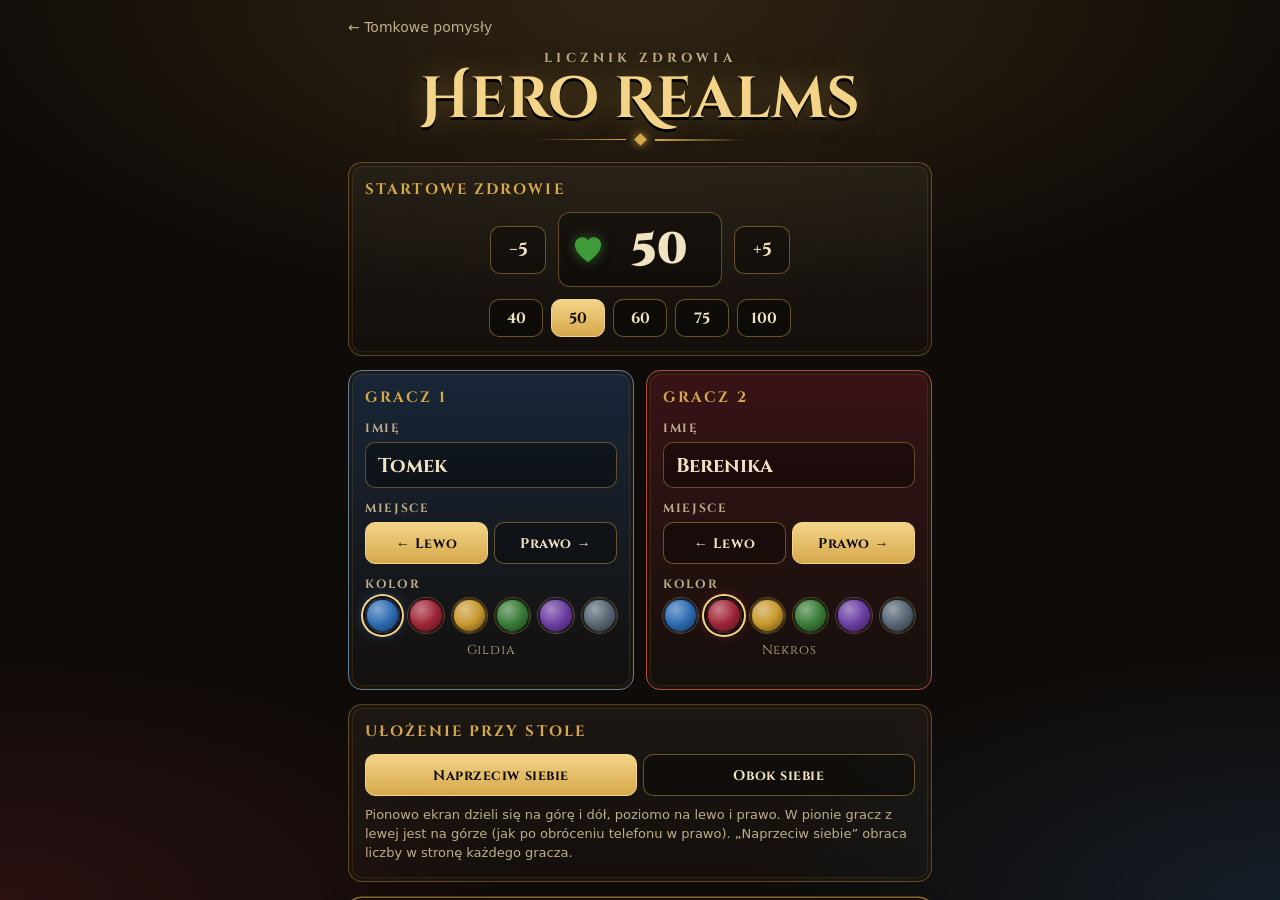
==== hero-life/index.html @ 56724343 "Dodaj licznik zdrowia Hero Realms (hero-life) Licznik punktów życia dla dwóch graczy w stylu Authori" ====
<!doctype html>
<html lang="pl">
<head>
  <meta charset="utf-8">
  <meta name="viewport" content="width=device-width, initial-scale=1, viewport-fit=cover, user-scalable=no">
  <meta name="theme-color" content="#0f0b08">
  <meta name="apple-mobile-web-app-capable" content="yes">
  <meta name="mobile-web-app-capable" content="yes">
  <title>Licznik zdrowia — Hero Realms</title>
  <link rel="preconnect" href="https://fonts.googleapis.com">
  <link rel="preconnect" href="https://fonts.gstatic.com" crossorigin>
  <link rel="stylesheet" href="https://fonts.googleapis.com/css2?family=Cinzel:wght@500;700;900&family=Cinzel+Decorative:wght@700&display=swap">
  <link rel="stylesheet" href="styles.css">
</head>
<body>
  <!-- Ekran pojedynku: dwie połówki, układ zależy od orientacji ekranu -->
  <div id="game" class="game facing" hidden>
    <section class="half" data-slot="0"></section>
    <section class="half" data-slot="1"></section>

    <nav class="bar" aria-label="Sterowanie pojedynkiem">
      <button id="undoBtn" class="round" title="Cofnij ostatnią zmianę" aria-label="Cofnij">
        <svg viewBox="0 0 24 24" aria-hidden="true"><path d="M9 14 4 9l5-5"/><path d="M4 9h10.5a5.5 5.5 0 0 1 0 11H11"/></svg>
      </button>
      <button id="setupBtn" class="round big" title="Nowy pojedynek / ustawienia" aria-label="Ustawienia">
        <svg viewBox="0 0 24 24" aria-hidden="true"><circle cx="12" cy="12" r="3"/><path d="M19.4 15a1.65 1.65 0 0 0 .33 1.82l.06.06a2 2 0 1 1-2.83 2.83l-.06-.06a1.65 1.65 0 0 0-1.82-.33 1.65 1.65 0 0 0-1 1.51V21a2 2 0 0 1-4 0v-.09A1.65 1.65 0 0 0 9 19.4a1.65 1.65 0 0 0-1.82.33l-.06.06a2 2 0 1 1-2.83-2.83l.06-.06A1.65 1.65 0 0 0 4.6 15a1.65 1.65 0 0 0-1.51-1H3a2 2 0 0 1 0-4h.09A1.65 1.65 0 0 0 4.6 9a1.65 1.65 0 0 0-.33-1.82l-.06-.06a2 2 0 1 1 2.83-2.83l.06.06A1.65 1.65 0 0 0 9 4.6a1.65 1.65 0 0 0 1-1.51V3a2 2 0 0 1 4 0v.09a1.65 1.65 0 0 0 1 1.51 1.65 1.65 0 0 0 1.82-.33l.06-.06a2 2 0 1 1 2.83 2.83l-.06.06A1.65 1.65 0 0 0 19.4 9a1.65 1.65 0 0 0 1.51 1H21a2 2 0 0 1 0 4h-.09a1.65 1.65 0 0 0-1.51 1z"/></svg>
      </button>
      <button id="resetBtn" class="round" title="Zacznij od nowa (dotknij dwa razy)" aria-label="Zacznij od nowa">
        <svg viewBox="0 0 24 24" aria-hidden="true"><path d="M3 12a9 9 0 1 0 3-6.7L3 8"/><path d="M3 3v5h5"/></svg>
      </button>
    </nav>
  </div>

  <!-- Ustawienia przed pojedynkiem -->
  <div id="setup" class="setup">
    <div class="sheet">
      <a class="back" href="../index.html">← Tomkowe pomysły</a>
      <header class="title">
        <p class="eyebrow">Licznik zdrowia</p>
        <h1>Hero&nbsp;Realms</h1>
        <div class="flourish" aria-hidden="true"><span></span><i></i><span></span></div>
      </header>

      <section class="card">
        <h2>Startowe zdrowie</h2>
        <div class="hp-pick">
          <button type="button" class="step" data-step="-5" aria-label="Mniej o 5">−5</button>
          <div class="hp-input">
            <svg class="ico heal" viewBox="0 0 64 64" aria-hidden="true"><use href="#i-heart"/></svg>
            <input id="startHp" type="number" inputmode="numeric" min="1" max="999" value="50" aria-label="Startowe zdrowie">
          </div>
          <button type="button" class="step" data-step="5" aria-label="Więcej o 5">+5</button>
        </div>
        <div class="chips" id="hpChips">
          <button type="button" data-hp="40">40</button>
          <button type="button" data-hp="50">50</button>
          <button type="button" data-hp="60">60</button>
          <button type="button" data-hp="75">75</button>
          <button type="button" data-hp="100">100</button>
        </div>
      </section>

      <div id="playerCards" class="players"></div>

      <section class="card">
        <h2>Ułożenie przy stole</h2>
        <div class="seg" id="layoutSeg" role="radiogroup" aria-label="Ułożenie przy stole">
          <button type="button" data-layout="facing" role="radio">Naprzeciw siebie</button>
          <button type="button" data-layout="side" role="radio">Obok siebie</button>
        </div>
        <p class="hint">Pionowo ekran dzieli się na górę i dół, poziomo na lewo i prawo.
          W pionie gracz z lewej jest na górze (jak po obróceniu telefonu w prawo).
          „Naprzeciw siebie” obraca liczby w stronę każdego gracza.</p>
      </section>

      <div class="actions">
        <button id="cancelBtn" type="button" class="ghost" hidden>Wróć do gry</button>
        <button id="startBtn" type="button" class="primary">Do walki!</button>
      </div>
    </div>
  </div>

  <!-- Ikony (własne rysunki w duchu kart: miecz = obrażenia, serce = leczenie) -->
  <svg width="0" height="0" style="position:absolute" aria-hidden="true">
    <defs>
      <symbol id="i-sword" viewBox="0 0 64 64">
        <g transform="rotate(45 32 32)">
          <path d="M32 1 L37.5 9 L37.5 41 L26.5 41 L26.5 9 Z"/>
          <rect x="17" y="40" width="30" height="6" rx="3"/>
          <rect x="28.5" y="45" width="7" height="12" rx="2"/>
          <circle cx="32" cy="59.5" r="4"/>
        </g>
      </symbol>
      <symbol id="i-heart" viewBox="0 0 64 64">
        <path d="M32 58 C11 43 4 31 4 21 C4 11.5 11.5 5 20 5 C25.5 5 29.5 8 32 12.5 C34.5 8 38.5 5 44 5 C52.5 5 60 11.5 60 21 C60 31 53 43 32 58 Z"/>
      </symbol>
    </defs>
  </svg>

  <template id="halfTpl">
    <div class="inner">
      <div class="frame" aria-hidden="true"></div>
      <div class="name"></div>
      <div class="main">
        <button type="button" class="act dmg" aria-label="Obrażenia −1">
          <span class="medal"><svg viewBox="0 0 64 64"><use href="#i-sword"/></svg></span>
          <span class="sign">−</span>
        </button>
        <div class="hp">
          <span class="delta"></span>
          <span class="value">50</span>
          <span class="log"></span>
        </div>
        <button type="button" class="act heal" aria-label="Leczenie +1">
          <span class="medal"><svg viewBox="0 0 64 64"><use href="#i-heart"/></svg></span>
          <span class="sign">+</span>
        </button>
      </div>
      <div class="result" hidden>
        <div class="result-title"></div>
        <div class="result-sub"></div>
        <button type="button" class="rematch">Rewanż</button>
      </div>
    </div>
  </template>

  <script src="app.js"></script>
</body>
</html>
---- hero-life/styles.css ----
:root {
  --ink: #0f0b08;
  --ink-2: #1a130e;
  --parchment: #f0e3c2;
  --parchment-dim: #bfae8a;
  --gold: #d6a84c;
  --gold-hi: #f3d488;
  --gold-lo: #8a6524;
  --combat: #c8321f;
  --combat-hi: #ff6a4d;
  --combat-lo: #6d140b;
  --health: #3f9b3a;
  --health-hi: #8fe06a;
  --health-lo: #154d17;
  --serif: 'Cinzel', 'Trajan Pro', Georgia, 'Times New Roman', serif;
}

* { box-sizing: border-box; }

html, body {
  margin: 0;
  height: 100%;
  background: var(--ink);
  color: var(--parchment);
  font-family: var(--serif);
  -webkit-tap-highlight-color: transparent;
}

body { overscroll-behavior: none; }

button { font: inherit; color: inherit; cursor: pointer; }

[hidden] { display: none !important; }

/* ---------- Pojedynek ---------- */

.game {
  position: fixed;
  inset: 0;
  display: flex;
  flex-direction: column;            /* pion: góra / dół */
  user-select: none;
  -webkit-user-select: none;
  touch-action: manipulation;
  background: var(--ink);
}

@media (orientation: landscape) {
  .game { flex-direction: row; }     /* poziom: lewo / prawo */
}

.half {
  --pc: #2f6db3;
  position: relative;
  flex: 1 1 0;
  min-width: 0;
  min-height: 0;
  overflow: hidden;
  container-type: size;
  background:
    radial-gradient(120% 90% at 50% 45%,
      color-mix(in srgb, var(--pc) 62%, #000) 0%,
      color-mix(in srgb, var(--pc) 30%, var(--ink)) 55%,
      var(--ink) 100%);
  transition: background .4s;
}

/* Pozłacana linia między graczami */
.half[data-slot="0"]::after {
  content: '';
  position: absolute;
  left: 0; right: 0; bottom: 0;
  height: 3px;
  background: linear-gradient(90deg, transparent, var(--gold-lo) 15%, var(--gold-hi) 50%, var(--gold-lo) 85%, transparent);
  z-index: 3;
}
@media (orientation: landscape) {
  .half[data-slot="0"]::after {
    left: auto; top: 0; right: 0; bottom: 0;
    width: 3px; height: auto;
    background: linear-gradient(180deg, transparent, var(--gold-lo) 15%, var(--gold-hi) 50%, var(--gold-lo) 85%, transparent);
  }
}

/* Wnętrze połówki — obracane w stronę gracza */
.inner {
  position: absolute;
  left: 50%;
  top: 50%;
  width: 100cqw;
  height: 100cqh;
  transform: translate(-50%, -50%);
  container-type: size;
  display: grid;
  grid-template-rows: 1fr auto;     /* liczby, a imię przy krawędzi gracza */
  padding: max(32px, 6cqmin) max(12px, 3.6cqmin) max(12px, 3.6cqmin);
}
/* Gdy obie połówki stoją prosto w pionie, dolna krawędź górnej sąsiaduje z paskiem */
@media (orientation: portrait) {
  .game:not(.facing) .half[data-slot="0"] .inner { padding-bottom: max(34px, 6cqmin); }
}

@media (orientation: portrait) {
  .game.facing .half[data-slot="0"] .inner { transform: translate(-50%, -50%) rotate(180deg); }
}
@media (orientation: landscape) {
  .game.facing .half .inner { width: 100cqh; height: 100cqw; }
  .game.facing .half[data-slot="0"] .inner { transform: translate(-50%, -50%) rotate(90deg); }
  .game.facing .half[data-slot="1"] .inner { transform: translate(-50%, -50%) rotate(-90deg); }
}

.frame {
  position: absolute;
  inset: 2.2cqmin;
  border: 1.5px solid color-mix(in srgb, var(--gold) 55%, transparent);
  border-radius: 3cqmin;
  box-shadow:
    inset 0 0 0 4px color-mix(in srgb, var(--ink) 50%, transparent),
    inset 0 0 0 5.5px color-mix(in srgb, var(--gold) 25%, transparent),
    inset 0 0 40px rgba(0, 0, 0, .55);
  pointer-events: none;
}

.name {
  position: relative;
  z-index: 1;
  grid-row: 2;
  justify-self: center;
  margin-bottom: .6cqh;
  padding: .15em 1.1em .2em;
  font-weight: 700;
  font-size: clamp(16px, 7cqmin, 40px);
  letter-spacing: .08em;
  text-transform: uppercase;
  color: var(--gold-hi);
  text-shadow: 0 2px 0 rgba(0,0,0,.6), 0 0 18px rgba(0,0,0,.6);
  background:
    linear-gradient(90deg, transparent, rgba(0,0,0,.45) 18%, rgba(0,0,0,.45) 82%, transparent);
  border-top: 1px solid color-mix(in srgb, var(--gold) 45%, transparent);
  border-bottom: 1px solid color-mix(in srgb, var(--gold) 45%, transparent);
  max-width: 90%;
  overflow: hidden;
  text-overflow: ellipsis;
  white-space: nowrap;
}

.main {
  position: relative;
  z-index: 1;
  grid-row: 1;
  min-height: 0;
  display: grid;
  grid-template-columns: 1fr 1.75fr 1fr;
  align-items: stretch;
  gap: 1.5cqmin;
  padding: 0 0 1.5cqmin;
}

/* Przyciski obrażeń i leczenia: całe kolumny są polem dotyku */
.act {
  position: relative;
  min-width: 0;
  border: 0;
  border-radius: 3cqmin;
  background: transparent;
  container-type: size;
  display: grid;
  place-items: center;
  align-content: center;
  gap: 2cqh;
  touch-action: none;
  transition: background .12s;
}
.act.dmg { background: linear-gradient(180deg, rgba(200, 50, 31, .10), rgba(109, 20, 11, .22)); }
.act.heal { background: linear-gradient(180deg, rgba(63, 155, 58, .10), rgba(21, 77, 23, .22)); }
.act.dmg.pressed { background: linear-gradient(180deg, rgba(255, 106, 77, .32), rgba(109, 20, 11, .45)); }
.act.heal.pressed { background: linear-gradient(180deg, rgba(143, 224, 106, .30), rgba(21, 77, 23, .45)); }

.medal {
  width: min(82cqw, 42cqh);
  aspect-ratio: 1;
  border-radius: 50%;
  display: grid;
  place-items: center;
  border: max(2px, 2.2cqw) solid var(--gold);
  box-shadow:
    0 0 0 max(1px, .8cqw) var(--ink),
    0 0 0 max(2px, 1.6cqw) var(--gold-lo),
    0 6px 16px rgba(0, 0, 0, .55),
    inset 0 -6px 14px rgba(0, 0, 0, .35),
    inset 0 6px 10px rgba(255, 255, 255, .18);
  transition: transform .08s;
}
.act.dmg .medal { background: radial-gradient(circle at 38% 30%, var(--combat-hi), var(--combat) 45%, var(--combat-lo)); }
.act.heal .medal { background: radial-gradient(circle at 38% 30%, var(--health-hi), var(--health) 45%, var(--health-lo)); }
.act.pressed .medal { transform: scale(.92); }

.medal svg {
  width: 62%;
  height: 62%;
  fill: #fff6df;
  filter: drop-shadow(0 2px 1px rgba(0,0,0,.5));
}

.sign {
  font-weight: 900;
  font-size: min(34cqw, 16cqh);
  line-height: 1;
  color: var(--parchment);
  opacity: .8;
}
.act.dmg .sign { color: #ffb4a3; }
.act.heal .sign { color: #c4f2ad; }

.hp {
  position: relative;
  min-width: 0;
  container-type: size;
  display: grid;
  grid-template-rows: 1fr auto 1fr;
  place-items: center;
}

.value {
  grid-row: 2;
  font-weight: 900;
  font-size: min(58cqh, 62cqw);
  line-height: .9;
  letter-spacing: -.02em;
  color: var(--parchment);
  text-shadow:
    0 3px 0 rgba(0, 0, 0, .55),
    0 0 30px rgba(0, 0, 0, .6);
  font-variant-numeric: lining-nums tabular-nums;
}
.value.wide { font-size: min(50cqh, 42cqw); }
.value.low {
  color: #ffd2c4;
  text-shadow: 0 3px 0 rgba(0,0,0,.55), 0 0 26px rgba(255, 70, 40, .75);
}

.delta {
  grid-row: 1;
  align-self: end;
  min-height: 1em;
  font-weight: 900;
  font-size: min(16cqh, 14cqw);
  line-height: 1;
  padding-bottom: .15em;
  opacity: 0;
  transition: opacity .15s;
}
.delta.show { opacity: 1; }
.delta.neg { color: var(--combat-hi); text-shadow: 0 0 12px rgba(200, 50, 31, .8); }
.delta.pos { color: var(--health-hi); text-shadow: 0 0 12px rgba(63, 155, 58, .8); }

.log {
  grid-row: 3;
  align-self: start;
  padding-top: .5em;
  font-weight: 700;
  font-size: min(8cqh, 7cqw);
  letter-spacing: .04em;
  white-space: nowrap;
  overflow: hidden;
  max-width: 100%;
  color: var(--parchment-dim);
}
.log .n { color: #ff8c75; }
.log .p { color: #9ee07d; }

/* Wynik pojedynku */
.result {
  position: absolute;
  inset: 0;
  z-index: 5;
  display: grid;
  place-content: center;
  justify-items: center;
  gap: 2.5cqmin;
  text-align: center;
  background: radial-gradient(circle at 50% 45%, rgba(15, 11, 8, .72), rgba(15, 11, 8, .94));
  animation: rise .5s ease-out both;
}
.result-title {
  font-family: 'Cinzel Decorative', var(--serif);
  font-weight: 700;
  font-size: min(16cqmin, 17cqw);
  letter-spacing: .04em;
  line-height: 1;
}
.result-sub {
  font-weight: 700;
  font-size: min(7cqmin, 8cqw);
  color: var(--parchment);
}
.result.win .result-title {
  color: var(--gold-hi);
  text-shadow: 0 0 30px rgba(243, 212, 136, .55), 0 3px 0 #000;
}
.result.lose .result-title {
  color: #e05a44;
  text-shadow: 0 0 26px rgba(200, 50, 31, .6), 0 3px 0 #000;
}
.result.draw .result-title { color: var(--parchment); }

.rematch {
  margin-top: 2cqmin;
  padding: .55em 1.6em;
  font-weight: 700;
  font-size: clamp(14px, 5cqmin, 26px);
  letter-spacing: .08em;
  text-transform: uppercase;
  color: var(--ink);
  border: 0;
  border-radius: 999px;
  background: linear-gradient(180deg, var(--gold-hi), var(--gold) 55%, var(--gold-lo));
  box-shadow: 0 0 0 2px var(--ink), 0 0 0 3.5px var(--gold-lo), 0 8px 20px rgba(0,0,0,.6);
}

@keyframes rise {
  from { opacity: 0; transform: scale(.96); }
  to { opacity: 1; transform: none; }
}

/* Pasek sterowania na linii podziału */
.bar {
  position: absolute;
  left: 50%;
  top: 50%;
  transform: translate(-50%, -50%);
  z-index: 10;
  display: flex;
  align-items: center;
  gap: 14px;
}
@media (orientation: landscape) {
  .bar { flex-direction: column; }
}

.round {
  width: 44px;
  height: 44px;
  border-radius: 50%;
  display: grid;
  place-items: center;
  padding: 0;
  border: 2px solid var(--gold);
  background: radial-gradient(circle at 40% 30%, #3a2c1d, var(--ink-2) 70%);
  box-shadow: 0 0 0 3px var(--ink), 0 4px 14px rgba(0, 0, 0, .7);
  color: var(--gold-hi);
  transition: transform .1s, opacity .2s, background .2s;
}
.round.big { width: 54px; height: 54px; }
.round svg {
  width: 52%;
  height: 52%;
  fill: none;
  stroke: currentColor;
  stroke-width: 2;
  stroke-linecap: round;
  stroke-linejoin: round;
}
.round:active { transform: scale(.92); }
.round:disabled { opacity: .35; cursor: default; }
.round.armed {
  color: #fff;
  border-color: var(--combat-hi);
  background: radial-gradient(circle at 40% 30%, var(--combat), var(--combat-lo) 75%);
  animation: pulse .6s ease-in-out infinite alternate;
}
@keyframes pulse { to { box-shadow: 0 0 0 3px var(--ink), 0 0 18px var(--combat-hi); } }

/* ---------- Ustawienia ---------- */

.setup {
  position: fixed;
  inset: 0;
  overflow-y: auto;
  z-index: 20;
  background:
    radial-gradient(80% 50% at 50% 0%, rgba(214, 168, 76, .16), transparent 70%),
    radial-gradient(60% 40% at 0% 100%, rgba(158, 42, 59, .18), transparent 70%),
    radial-gradient(60% 40% at 100% 100%, rgba(47, 109, 179, .18), transparent 70%),
    var(--ink);
}

.sheet {
  max-width: 620px;
  margin: 0 auto;
  padding: max(16px, env(safe-area-inset-top)) 18px max(28px, env(safe-area-inset-bottom));
}

.back {
  display: inline-block;
  margin-bottom: 6px;
  font-family: system-ui, -apple-system, 'Segoe UI', Roboto, sans-serif;
  font-size: 14px;
  color: var(--parchment-dim);
  text-decoration: none;
}
.back:hover { color: var(--gold-hi); }

.title { text-align: center; margin: 8px 0 18px; }
.eyebrow {
  margin: 0;
  font-weight: 700;
  font-size: 13px;
  letter-spacing: .32em;
  text-transform: uppercase;
  color: var(--parchment-dim);
}
.title h1 {
  margin: 4px 0 6px;
  font-family: 'Cinzel Decorative', var(--serif);
  font-weight: 700;
  font-size: clamp(36px, 10vw, 58px);
  line-height: 1;
  color: var(--gold-hi);
  text-shadow: 0 3px 0 #000, 0 0 28px rgba(214, 168, 76, .35);
}
.flourish {
  display: flex;
  align-items: center;
  justify-content: center;
  gap: 10px;
}
.flourish span {
  width: 90px;
  height: 1.5px;
  background: linear-gradient(90deg, transparent, var(--gold));
}
.flourish span:last-child { transform: scaleX(-1); }
.flourish i {
  width: 9px;
  height: 9px;
  transform: rotate(45deg);
  background: var(--gold);
  box-shadow: 0 0 10px var(--gold);
}

.card {
  position: relative;
  margin: 14px 0;
  padding: 16px 16px 18px;
  border-radius: 14px;
  background: linear-gradient(180deg, rgba(255, 240, 210, .055), rgba(255, 240, 210, .02));
  border: 1px solid rgba(214, 168, 76, .35);
  box-shadow: inset 0 0 0 3px rgba(15, 11, 8, .6), inset 0 0 0 4px rgba(214, 168, 76, .12);
}
.card h2 {
  margin: 0 0 12px;
  font-size: 15px;
  font-weight: 700;
  letter-spacing: .14em;
  text-transform: uppercase;
  color: var(--gold);
}

.hp-pick {
  display: flex;
  align-items: center;
  justify-content: center;
  gap: 12px;
}
.hp-input {
  position: relative;
  display: flex;
  align-items: center;
  gap: 8px;
  padding: 6px 14px;
  border-radius: 12px;
  background: rgba(0, 0, 0, .35);
  border: 1px solid rgba(214, 168, 76, .4);
}
.ico { width: 30px; height: 30px; }
.ico.heal { fill: var(--health); filter: drop-shadow(0 0 6px rgba(63,155,58,.6)); }
.hp-input input {
  width: 3.2ch;
  border: 0;
  background: transparent;
  color: var(--parchment);
  font: 900 44px/1 var(--serif);
  text-align: center;
  -moz-appearance: textfield;
}
.hp-input input::-webkit-outer-spin-button,
.hp-input input::-webkit-inner-spin-button { -webkit-appearance: none; margin: 0; }
.hp-input input:focus { outline: none; }
.hp-input:focus-within { border-color: var(--gold-hi); }

.step, .chips button, .seg button {
  border: 1px solid rgba(214, 168, 76, .45);
  background: rgba(0, 0, 0, .3);
  color: var(--parchment);
  border-radius: 10px;
  font-weight: 700;
}
.step { min-width: 56px; height: 48px; font-size: 18px; }
.step:active, .chips button:active, .seg button:active { transform: scale(.96); }

.chips {
  display: flex;
  justify-content: center;
  flex-wrap: wrap;
  gap: 8px;
  margin-top: 12px;
}
.chips button { min-width: 54px; height: 38px; font-size: 15px; }
.chips button.on, .seg button.on {
  color: var(--ink);
  border-color: var(--gold-hi);
  background: linear-gradient(180deg, var(--gold-hi), var(--gold));
}

.players {
  display: grid;
  grid-template-columns: 1fr 1fr;
  gap: 12px;
}
.players .card { margin: 0; }
@media (max-width: 520px) {
  .players { grid-template-columns: 1fr; }
}
.player-card {
  border-color: color-mix(in srgb, var(--pc) 70%, var(--gold));
  background:
    linear-gradient(180deg, color-mix(in srgb, var(--pc) 28%, transparent), rgba(255, 240, 210, .02));
}

.field { display: block; margin-bottom: 12px; }
.field > span {
  display: block;
  margin-bottom: 6px;
  font-size: 12px;
  font-weight: 700;
  letter-spacing: .14em;
  text-transform: uppercase;
  color: var(--parchment-dim);
}
.field input[type="text"] {
  width: 100%;
  height: 46px;
  padding: 0 12px;
  border-radius: 10px;
  border: 1px solid rgba(214, 168, 76, .4);
  background: rgba(0, 0, 0, .35);
  color: var(--parchment);
  font: 700 20px var(--serif);
}
.field input[type="text"]:focus { outline: none; border-color: var(--gold-hi); }

.seg {
  display: flex;
  gap: 6px;
}
.seg button {
  flex: 1;
  height: 42px;
  font-size: 14px;
  letter-spacing: .04em;
}

.swatches {
  display: grid;
  grid-template-columns: repeat(6, 1fr);
  gap: 8px;
}
.swatch {
  aspect-ratio: 1;
  border-radius: 50%;
  border: 2px solid rgba(0, 0, 0, .6);
  background: radial-gradient(circle at 35% 30%, color-mix(in srgb, var(--c) 60%, #fff), var(--c) 50%, color-mix(in srgb, var(--c) 50%, #000));
  box-shadow: 0 0 0 1px rgba(214, 168, 76, .35);
  padding: 0;
}
.swatch.on {
  box-shadow: 0 0 0 2px var(--ink), 0 0 0 4px var(--gold-hi), 0 0 14px color-mix(in srgb, var(--c) 80%, transparent);
}
.swatch-name {
  margin-top: 8px;
  font-size: 13px;
  color: var(--parchment-dim);
  text-align: center;
  letter-spacing: .06em;
}

.hint {
  margin: 10px 0 0;
  font-family: system-ui, -apple-system, 'Segoe UI', Roboto, sans-serif;
  font-size: 13px;
  line-height: 1.45;
  color: var(--parchment-dim);
}

.actions {
  display: flex;
  gap: 10px;
  margin-top: 18px;
}
.primary, .ghost {
  height: 58px;
  border-radius: 14px;
  font-weight: 900;
  font-size: 20px;
  letter-spacing: .12em;
  text-transform: uppercase;
}
.primary {
  flex: 2;
  border: 0;
  color: var(--ink);
  background: linear-gradient(180deg, var(--gold-hi), var(--gold) 55%, var(--gold-lo));
  box-shadow: 0 0 0 2px var(--ink), 0 0 0 3.5px var(--gold-lo), 0 10px 26px rgba(0, 0, 0, .6);
}
.primary:active { transform: translateY(1px); }
.ghost {
  flex: 1;
  font-size: 15px;
  border: 1px solid rgba(214, 168, 76, .45);
  background: rgba(0, 0, 0, .3);
}
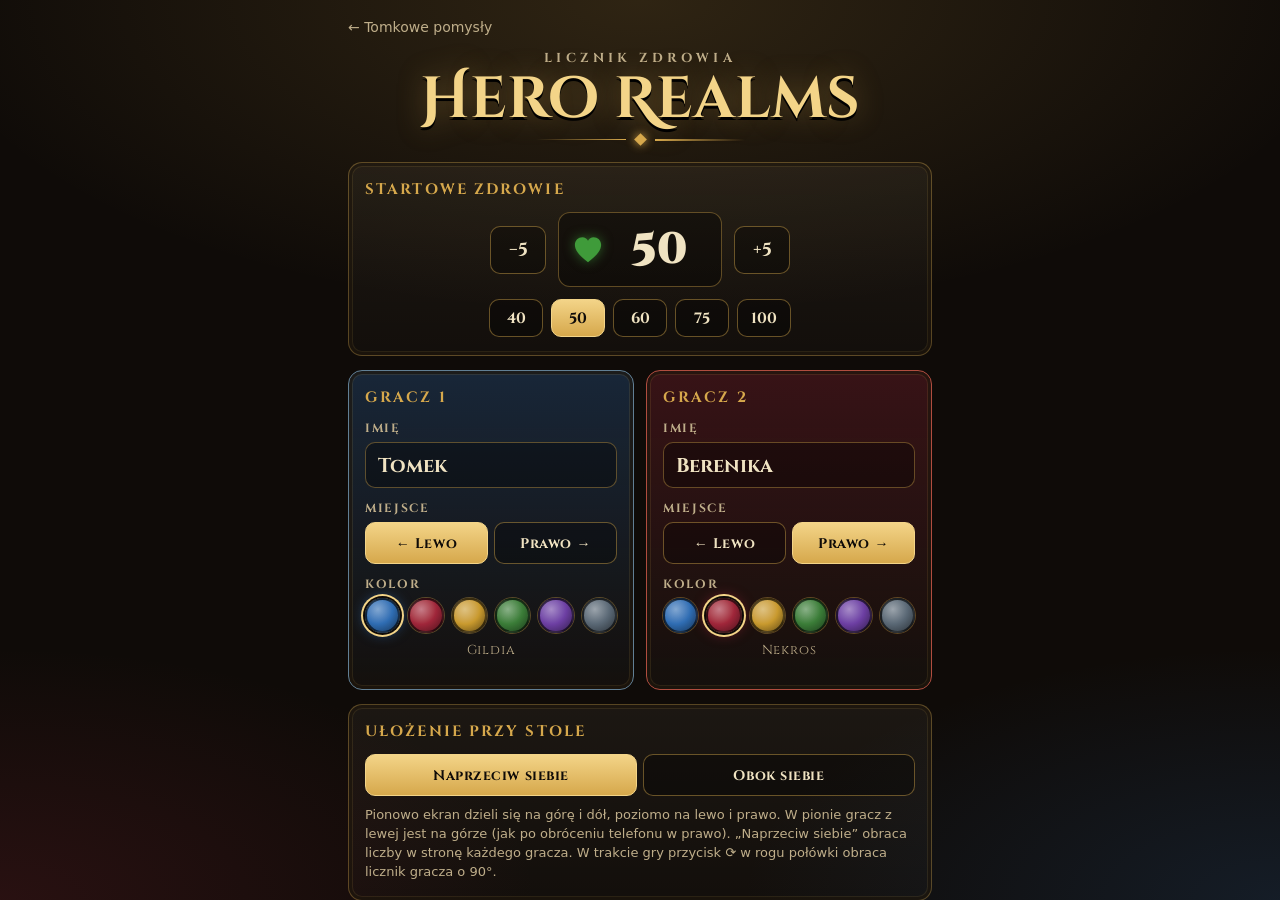
==== commit e7c76a09: "Obrót licznika każdego gracza o 90° Przycisk ⟳ w rogu połówki obraca licznik gracza o kolejne 90°, ż" ====
--- a/hero-life/index.html
+++ b/hero-life/index.html
@@ -70,7 +70,8 @@
         </div>
         <p class="hint">Pionowo ekran dzieli się na górę i dół, poziomo na lewo i prawo.
           W pionie gracz z lewej jest na górze (jak po obróceniu telefonu w prawo).
-          „Naprzeciw siebie” obraca liczby w stronę każdego gracza.</p>
+          „Naprzeciw siebie” obraca liczby w stronę każdego gracza.
+          W trakcie gry przycisk ⟳ w rogu połówki obraca licznik gracza o 90°.</p>
       </section>
 
       <div class="actions">
@@ -100,6 +101,9 @@
   <template id="halfTpl">
     <div class="inner">
       <div class="frame" aria-hidden="true"></div>
+      <button type="button" class="turn" title="Obróć licznik o 90°" aria-label="Obróć licznik o 90 stopni">
+        <svg viewBox="0 0 24 24" aria-hidden="true"><path d="M21 12a9 9 0 1 1-3-6.7L21 8"/><path d="M21 3v5h-5"/></svg>
+      </button>
       <div class="name"></div>
       <div class="main">
         <button type="button" class="act dmg" aria-label="Obrażenia −1">
--- a/hero-life/styles.css
+++ b/hero-life/styles.css
@@ -96,18 +96,42 @@
   padding: max(32px, 6cqmin) max(12px, 3.6cqmin) max(12px, 3.6cqmin);
 }
 /* Gdy obie połówki stoją prosto w pionie, dolna krawędź górnej sąsiaduje z paskiem */
+/* Bez obrotu górna połówka w pionie sąsiaduje dolną krawędzią z paskiem */
 @media (orientation: portrait) {
-  .game:not(.facing) .half[data-slot="0"] .inner { padding-bottom: max(34px, 6cqmin); }
-}
-
-@media (orientation: portrait) {
-  .game.facing .half[data-slot="0"] .inner { transform: translate(-50%, -50%) rotate(180deg); }
-}
-@media (orientation: landscape) {
-  .game.facing .half .inner { width: 100cqh; height: 100cqw; }
-  .game.facing .half[data-slot="0"] .inner { transform: translate(-50%, -50%) rotate(90deg); }
-  .game.facing .half[data-slot="1"] .inner { transform: translate(-50%, -50%) rotate(-90deg); }
-}
+  .half[data-slot="0"][data-turn="0"] .inner { padding-bottom: max(34px, 6cqmin); }
+}
+
+/* Obrót o 90° / 270° zamienia szerokość z wysokością (kąt ustawia app.js) */
+.half.sideways .inner { width: 100cqh; height: 100cqw; }
+.inner.anim { transition: transform .35s ease, width .35s ease, height .35s ease; }
+
+/* Przycisk obrotu w rogu połówki — obraca się razem z licznikiem */
+.turn {
+  position: absolute;
+  z-index: 4;
+  top: max(10px, 3.4cqmin);
+  right: max(10px, 3.4cqmin);
+  width: 38px;
+  height: 38px;
+  padding: 0;
+  border-radius: 50%;
+  display: grid;
+  place-items: center;
+  border: 1.5px solid color-mix(in srgb, var(--gold) 70%, transparent);
+  background: rgba(15, 11, 8, .55);
+  color: var(--gold-hi);
+  touch-action: manipulation;
+}
+.turn svg {
+  width: 56%;
+  height: 56%;
+  fill: none;
+  stroke: currentColor;
+  stroke-width: 2.2;
+  stroke-linecap: round;
+  stroke-linejoin: round;
+}
+.turn:active { transform: scale(.9); }
 
 .frame {
   position: absolute;
